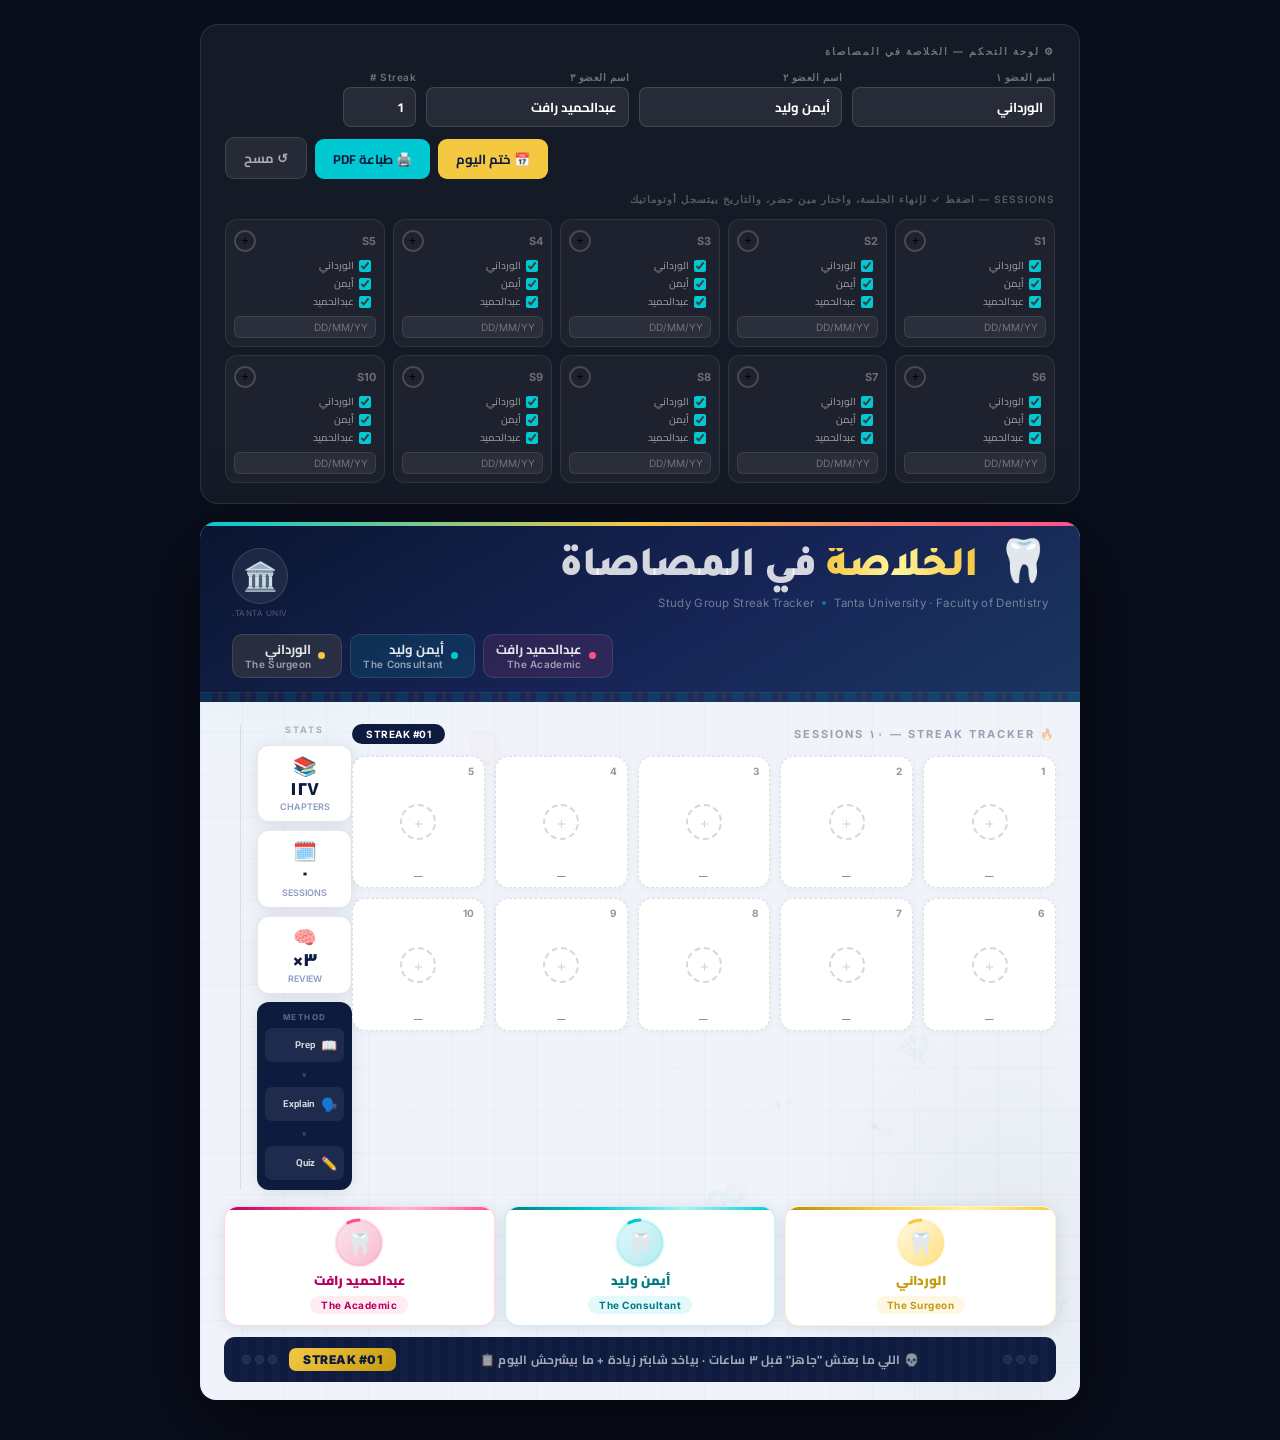
==== dental_streak_poster (1).html @ 02d35f0c "Add files via upload" ====
<!DOCTYPE html>
<html lang="ar" dir="rtl">

<head>
  <meta charset="UTF-8">
  <meta name="viewport" content="width=device-width, initial-scale=1.0">
  <title>الخلاصة في المصاصاة 🦷</title>
  <link
    href="https://fonts.googleapis.com/css2?family=Cairo:wght@300;400;600;700;900&family=Tajawal:wght@400;700;900&family=Inter:wght@400;600;700&display=swap"
    rel="stylesheet">
  <style>
    :root {
      --navy: #0D1B3E;
      --navy2: #162455;
      --teal: #00C9D4;
      --teal2: #007A85;
      --gold: #F5C842;
      --gold2: #C49A10;
      --rose: #FF4D8D;
      --rose2: #B5005E;
      --green: #00D68F;
      --bg: #F0F4FA;
      --card-bg: #FFFFFF;
      --border: rgba(13, 27, 62, 0.10);
      --shadow: 0 2px 16px rgba(13, 27, 62, 0.10);
    }

    * {
      margin: 0;
      padding: 0;
      box-sizing: border-box;
    }

    body {
      background: #090e1c;
      min-height: 100vh;
      display: flex;
      flex-direction: column;
      align-items: center;
      gap: 18px;
      padding: 24px 12px 40px;
      font-family: 'Cairo', sans-serif;
    }

    /* PANEL */
    .panel {
      width: 100%;
      max-width: 880px;
      background: rgba(255, 255, 255, 0.05);
      border: 1px solid rgba(255, 255, 255, 0.10);
      border-radius: 18px;
      padding: 20px 24px;
      display: flex;
      flex-direction: column;
      gap: 14px;
    }

    .panel-title {
      color: rgba(255, 255, 255, 0.4);
      font-size: 10px;
      font-weight: 700;
      letter-spacing: 2px;
      text-transform: uppercase;
      font-family: 'Inter', sans-serif;
    }

    .panel-row {
      display: flex;
      flex-wrap: wrap;
      gap: 10px;
      align-items: flex-end;
    }

    .field {
      display: flex;
      flex-direction: column;
      gap: 4px;
    }

    .field label {
      font-size: 10px;
      color: rgba(255, 255, 255, 0.38);
      font-weight: 600;
      font-family: 'Inter', sans-serif;
      letter-spacing: 0.5px;
    }

    .field input {
      padding: 7px 11px;
      border-radius: 8px;
      border: 1px solid rgba(255, 255, 255, 0.13);
      background: rgba(255, 255, 255, 0.08);
      color: white;
      font-family: 'Cairo', sans-serif;
      font-weight: 700;
      font-size: 13px;
      outline: none;
      min-width: 130px;
    }

    .field input:focus {
      border-color: var(--teal);
    }

    .btns {
      display: flex;
      gap: 8px;
      flex-wrap: wrap;
      align-items: flex-end;
      margin-right: auto;
    }

    .btn {
      padding: 8px 18px;
      border-radius: 9px;
      border: none;
      cursor: pointer;
      font-family: 'Cairo', sans-serif;
      font-weight: 700;
      font-size: 13px;
      transition: all .18s;
      white-space: nowrap;
    }

    .btn-teal {
      background: var(--teal);
      color: var(--navy);
    }

    .btn-teal:hover {
      filter: brightness(1.1);
      transform: scale(1.03);
    }

    .btn-gold {
      background: var(--gold);
      color: var(--navy);
    }

    .btn-gold:hover {
      filter: brightness(1.1);
      transform: scale(1.03);
    }

    .btn-ghost {
      background: rgba(255, 255, 255, 0.07);
      color: rgba(255, 255, 255, 0.6);
      border: 1px solid rgba(255, 255, 255, 0.12);
    }

    .btn-ghost:hover {
      background: rgba(255, 255, 255, 0.12);
    }

    .editor-note {
      color: rgba(255, 255, 255, 0.28);
      font-size: 10px;
      font-weight: 600;
      letter-spacing: 1px;
      font-family: 'Inter', sans-serif;
    }

    .session-editor-grid {
      display: grid;
      grid-template-columns: repeat(5, 1fr);
      gap: 8px;
    }

    .session-slot {
      background: rgba(255, 255, 255, 0.04);
      border: 1px solid rgba(255, 255, 255, 0.08);
      border-radius: 12px;
      padding: 10px 8px 8px;
      display: flex;
      flex-direction: column;
      gap: 5px;
    }

    .slot-header {
      display: flex;
      justify-content: space-between;
      align-items: center;
    }

    .slot-num {
      font-size: 11px;
      font-weight: 700;
      color: rgba(255, 255, 255, 0.35);
      font-family: 'Inter', sans-serif;
    }

    .slot-toggle {
      width: 22px;
      height: 22px;
      border-radius: 50%;
      border: 2px solid rgba(255, 255, 255, 0.18);
      background: transparent;
      cursor: pointer;
      display: flex;
      align-items: center;
      justify-content: center;
      font-size: 12px;
      transition: all .2s;
      flex-shrink: 0;
    }

    .slot-toggle.on {
      background: var(--green);
      border-color: var(--green);
      color: white;
    }

    .member-check {
      display: flex;
      align-items: center;
      gap: 5px;
      cursor: pointer;
      padding: 3px 5px;
      border-radius: 6px;
      transition: background .15s;
      user-select: none;
    }

    .member-check:hover {
      background: rgba(255, 255, 255, 0.06);
    }

    .member-check input {
      accent-color: var(--teal);
      width: 12px;
      height: 12px;
      flex-shrink: 0;
    }

    .member-check span {
      font-size: 10px;
      color: rgba(255, 255, 255, 0.5);
      font-weight: 600;
      line-height: 1.2;
    }

    .slot-date {
      width: 100%;
      padding: 4px 7px;
      border-radius: 6px;
      border: 1px solid rgba(255, 255, 255, 0.09);
      background: rgba(255, 255, 255, 0.06);
      color: rgba(255, 255, 255, 0.5);
      font-family: 'Inter', sans-serif;
      font-size: 10px;
      outline: none;
      min-width: 0;
    }

    /* POSTER */
    #poster {
      width: 880px;
      background: var(--bg);
      border-radius: 16px;
      overflow: hidden;
      position: relative;
      box-shadow: 0 24px 80px rgba(0, 0, 0, 0.6);
      display: flex;
      flex-direction: column;
    }

    .p-bg {
      position: absolute;
      inset: 0;
      pointer-events: none;
      z-index: 0;
      background:
        radial-gradient(ellipse 55% 40% at 8% 5%, rgba(0, 201, 212, 0.07) 0%, transparent 60%),
        radial-gradient(ellipse 40% 55% at 92% 85%, rgba(13, 27, 62, 0.05) 0%, transparent 60%);
    }

    .p-grid {
      position: absolute;
      inset: 0;
      pointer-events: none;
      z-index: 0;
      background-image: linear-gradient(rgba(13, 27, 62, 0.022) 1px, transparent 1px), linear-gradient(90deg, rgba(13, 27, 62, 0.022) 1px, transparent 1px);
      background-size: 42px 42px;
    }

    .p-floats {
      position: absolute;
      inset: 0;
      overflow: hidden;
      pointer-events: none;
      z-index: 0;
    }

    .fi {
      position: absolute;
      font-size: 22px;
      opacity: 0.042;
      user-select: none;
    }

    /* HEADER */
    .p-header {
      position: relative;
      z-index: 2;
      background: linear-gradient(150deg, #0A1530 0%, var(--navy2) 55%, #1A3660 100%);
      padding: 26px 32px 0;
    }

    .h-accent {
      position: absolute;
      top: 0;
      left: 0;
      right: 0;
      height: 4px;
      background: linear-gradient(90deg, var(--teal), var(--gold), var(--rose));
    }

    .h-inner {
      display: flex;
      align-items: flex-start;
      justify-content: space-between;
      gap: 16px;
    }

    .h-titles {
      flex: 1;
    }

    .h-main-title {
      font-family: 'Tajawal', sans-serif;
      font-size: 42px;
      font-weight: 900;
      color: white;
      line-height: 1.0;
      letter-spacing: -1px;
      display: flex;
      align-items: center;
      gap: 10px;
    }

    .tg {
      background: linear-gradient(90deg, var(--gold) 0%, #FFF59D 45%, var(--gold) 100%);
      -webkit-background-clip: text;
      -webkit-text-fill-color: transparent;
      background-clip: text;
    }

    .tn {
      color: rgba(255, 255, 255, 0.82);
    }

    .h-sub {
      display: flex;
      align-items: center;
      gap: 8px;
      margin-top: 6px;
    }

    .h-sub-dot {
      width: 4px;
      height: 4px;
      border-radius: 50%;
      background: var(--teal);
      opacity: 0.5;
    }

    .h-sub-txt {
      font-size: 11.5px;
      color: rgba(255, 255, 255, 0.4);
      font-weight: 400;
      font-family: 'Inter', sans-serif;
      letter-spacing: 0.3px;
    }

    .crest-block {
      display: flex;
      flex-direction: column;
      align-items: center;
      gap: 4px;
      flex-shrink: 0;
    }

    .crest {
      width: 56px;
      height: 56px;
      border-radius: 50%;
      border: 1.5px solid rgba(255, 255, 255, 0.14);
      background: rgba(255, 255, 255, 0.07);
      display: flex;
      align-items: center;
      justify-content: center;
      font-size: 28px;
      backdrop-filter: blur(8px);
    }

    .crest-lbl {
      font-size: 8px;
      color: rgba(255, 255, 255, 0.28);
      font-family: 'Inter', sans-serif;
      letter-spacing: 0.5px;
    }

    .h-badges {
      display: flex;
      gap: 8px;
      margin-top: 16px;
      flex-direction: row-reverse;
    }

    .badge {
      display: flex;
      align-items: center;
      gap: 7px;
      padding: 7px 16px 7px 12px;
      border-radius: 10px;
      border: 1px solid rgba(255, 255, 255, 0.11);
      backdrop-filter: blur(8px);
    }

    .b-dot {
      width: 7px;
      height: 7px;
      border-radius: 50%;
      flex-shrink: 0;
    }

    .b-name {
      font-size: 13px;
      font-weight: 700;
      color: rgba(255, 255, 255, 0.88);
      line-height: 1.2;
    }

    .b-role {
      font-size: 10px;
      font-weight: 600;
      font-family: 'Inter', sans-serif;
      letter-spacing: 0.3px;
      opacity: 0.55;
      color: white;
    }

    .b-w {
      background: rgba(245, 200, 66, 0.11);
    }

    .b-a {
      background: rgba(0, 201, 212, 0.11);
    }

    .b-r {
      background: rgba(255, 77, 141, 0.11);
    }

    .bd-w {
      background: var(--gold);
    }

    .bd-a {
      background: var(--teal);
    }

    .bd-r {
      background: var(--rose);
    }

    .xray-bar {
      margin: 14px -32px 0;
      height: 10px;
      background: repeating-linear-gradient(90deg,
          rgba(0, 201, 212, 0.11) 0, rgba(0, 201, 212, 0.11) 12px,
          rgba(255, 255, 255, 0.02) 12px, rgba(255, 255, 255, 0.02) 18px,
          rgba(245, 200, 66, 0.07) 18px, rgba(245, 200, 66, 0.07) 22px,
          rgba(255, 255, 255, 0.02) 22px, rgba(255, 255, 255, 0.02) 28px);
      border-top: 1px solid rgba(255, 255, 255, 0.06);
    }

    /* BODY */
    .p-body {
      position: relative;
      z-index: 1;
      display: flex;
      gap: 0;
      padding: 22px 24px 16px;
      flex: 1;
    }

    /* SIDEBAR */
    .sidebar {
      width: 112px;
      flex-shrink: 0;
      display: flex;
      flex-direction: column;
      gap: 8px;
      padding-left: 16px;
      border-left: 1px solid var(--border);
      margin-left: 16px;
      order: 1;
    }

    .sb-lbl {
      font-size: 9px;
      font-weight: 700;
      letter-spacing: 2px;
      color: rgba(13, 27, 62, 0.3);
      text-align: center;
      font-family: 'Inter', sans-serif;
      text-transform: uppercase;
      margin-bottom: 2px;
    }

    .stat-card {
      background: var(--card-bg);
      border-radius: 12px;
      padding: 11px 8px 9px;
      border: 1px solid var(--border);
      box-shadow: var(--shadow);
      display: flex;
      flex-direction: column;
      align-items: center;
      gap: 3px;
      text-align: center;
    }

    .stat-card .ic {
      font-size: 19px;
      line-height: 1;
    }

    .stat-card .val {
      font-size: 18px;
      font-weight: 900;
      color: var(--navy);
      line-height: 1.1;
    }

    .stat-card .lbl {
      font-size: 9px;
      color: #8A9DBF;
      font-weight: 600;
      font-family: 'Inter', sans-serif;
    }

    .method-card {
      background: var(--navy);
      border-radius: 12px;
      padding: 10px 8px;
      display: flex;
      flex-direction: column;
      gap: 4px;
      box-shadow: var(--shadow);
    }

    .method-card .mt {
      font-size: 8px;
      font-weight: 700;
      color: rgba(255, 255, 255, 0.35);
      letter-spacing: 1.5px;
      text-align: center;
      font-family: 'Inter', sans-serif;
      text-transform: uppercase;
      margin-bottom: 2px;
    }

    .mc-step {
      display: flex;
      align-items: center;
      gap: 6px;
      padding: 5px 7px;
      border-radius: 7px;
      background: rgba(255, 255, 255, 0.07);
    }

    .mc-step .i {
      font-size: 13px;
    }

    .mc-step .t {
      font-size: 10px;
      color: rgba(255, 255, 255, 0.8);
      font-weight: 700;
    }

    .mc-arr {
      text-align: center;
      color: rgba(255, 255, 255, 0.2);
      font-size: 9px;
    }

    /* GRID */
    .grid-section {
      flex: 1;
      display: flex;
      flex-direction: column;
      gap: 12px;
    }

    .grid-hdr {
      display: flex;
      align-items: center;
      justify-content: space-between;
    }

    .grid-lbl {
      font-size: 11px;
      font-weight: 700;
      color: rgba(13, 27, 62, 0.38);
      letter-spacing: 2px;
      text-transform: uppercase;
      font-family: 'Inter', sans-serif;
    }

    .streak-pill {
      background: var(--navy);
      color: white;
      font-size: 10px;
      font-weight: 700;
      font-family: 'Inter', sans-serif;
      padding: 4px 14px;
      border-radius: 20px;
      letter-spacing: 0.5px;
    }

    .streak-grid {
      display: grid;
      grid-template-columns: repeat(5, 1fr);
      gap: 10px;
    }

    /* SESSION CARDS */
    .sc {
      aspect-ratio: 1;
      border-radius: 14px;
      display: flex;
      flex-direction: column;
      align-items: center;
      justify-content: center;
      position: relative;
      cursor: pointer;
      transition: transform .18s, box-shadow .25s;
      overflow: hidden;
      user-select: none;
      isolation: isolate;
    }

    .sc:hover {
      transform: scale(1.045) translateY(-2px);
    }

    .sc-num {
      position: absolute;
      top: 8px;
      right: 10px;
      font-size: 10px;
      font-weight: 700;
      font-family: 'Inter', sans-serif;
      opacity: 0.42;
    }

    .sc-date {
      position: absolute;
      bottom: 6px;
      font-size: 8.5px;
      font-weight: 600;
      font-family: 'Inter', sans-serif;
      letter-spacing: 0.3px;
      opacity: 0.5;
    }

    .sc-dots {
      position: absolute;
      top: 7px;
      left: 6px;
      display: flex;
      gap: 2px;
    }

    .sc-dot {
      width: 6px;
      height: 6px;
      border-radius: 50%;
      border: 1px solid rgba(255, 255, 255, 0.4);
    }

    .sc-body {
      display: flex;
      flex-direction: column;
      align-items: center;
      gap: 1px;
    }

    .sc-emoji {
      line-height: 1;
      transition: all .25s;
    }

    .sc-phrase {
      font-size: 9.5px;
      font-weight: 900;
      text-align: center;
      letter-spacing: 0.1px;
      line-height: 1.3;
      margin-top: 3px;
    }

    .sc-names {
      position: absolute;
      bottom: 18px;
      font-size: 7.5px;
      font-weight: 700;
      font-family: 'Inter', sans-serif;
      opacity: 0.55;
      text-align: center;
      letter-spacing: 0.2px;
    }

    /* empty */
    .sc-e {
      background: white;
      border: 1.5px dashed rgba(13, 27, 62, 0.14);
      box-shadow: 0 1px 6px rgba(13, 27, 62, 0.05);
    }

    .sc-e .sc-ring {
      width: 36px;
      height: 36px;
      border-radius: 50%;
      border: 2px dashed rgba(13, 27, 62, 0.17);
      display: flex;
      align-items: center;
      justify-content: center;
      font-size: 16px;
      color: rgba(13, 27, 62, 0.18);
    }

    /* l1 */
    .sc-1 {
      background: linear-gradient(145deg, #F5F9FF, #EBF2FF);
      border: 1.5px solid rgba(100, 160, 255, 0.22);
      box-shadow: 0 2px 10px rgba(100, 160, 255, 0.1);
    }

    .sc-1 .sc-num,
    .sc-1 .sc-phrase,
    .sc-1 .sc-names {
      color: #3A5FA5;
    }

    .sc-1 .sc-date {
      color: #7A9CC5;
    }

    /* l2 */
    .sc-2 {
      background: linear-gradient(145deg, #E5FBF4, #CCFAE9);
      border: 1.5px solid rgba(0, 214, 143, 0.28);
      box-shadow: 0 3px 14px rgba(0, 214, 143, 0.14);
    }

    .sc-2 .sc-num,
    .sc-2 .sc-phrase,
    .sc-2 .sc-names {
      color: #006040;
    }

    .sc-2 .sc-date {
      color: #009966;
    }

    /* l3 */
    .sc-3 {
      background: linear-gradient(145deg, #FFFBE5, #FFF3B5);
      border: 1.5px solid rgba(245, 200, 66, 0.42);
      box-shadow: 0 4px 18px rgba(245, 200, 66, 0.18);
    }

    .sc-3 .sc-num,
    .sc-3 .sc-phrase,
    .sc-3 .sc-names {
      color: #7A5800;
    }

    .sc-3 .sc-date {
      color: #9A7200;
    }

    /* l4 */
    .sc-4 {
      background: linear-gradient(145deg, #0B2E55, #0F4080);
      border: 1.5px solid rgba(0, 201, 212, 0.42);
      box-shadow: 0 5px 22px rgba(0, 100, 180, 0.35), 0 0 0 1px rgba(0, 201, 212, 0.18), inset 0 1px 0 rgba(255, 255, 255, 0.09);
    }

    .sc-4 .sc-num,
    .sc-4 .sc-phrase,
    .sc-4 .sc-date,
    .sc-4 .sc-names {
      color: rgba(255, 255, 255, 0.85);
    }

    .sc-4 .sc-dot {
      border-color: rgba(255, 255, 255, 0.45);
    }

    /* l5 */
    .sc-5 {
      background: linear-gradient(145deg, #170040, #5200CC);
      border: 1.5px solid rgba(180, 80, 255, 0.48);
      box-shadow: 0 6px 26px rgba(98, 0, 234, 0.42), 0 0 0 1px rgba(180, 80, 255, 0.28), inset 0 1px 0 rgba(255, 255, 255, 0.1);
    }

    .sc-5 .sc-num,
    .sc-5 .sc-phrase,
    .sc-5 .sc-date,
    .sc-5 .sc-names {
      color: rgba(255, 255, 255, 0.88);
    }

    .sc-5 .sc-dot {
      border-color: rgba(255, 255, 255, 0.45);
    }

    .sc-5-glow {
      position: absolute;
      inset: 0;
      border-radius: 14px;
      background: radial-gradient(circle at 50% 35%, rgba(200, 100, 255, 0.28) 0%, transparent 70%);
      pointer-events: none;
    }

    /* legend */
    .sc-6 {
      background: linear-gradient(145deg, #9A6C00, #FFD700 38%, #FFFAAA 52%, #FFD700 70%, #9A6C00);
      border: 2px solid rgba(255, 220, 50, 0.65);
      box-shadow: 0 0 0 3px rgba(255, 215, 0, 0.22), 0 8px 32px rgba(200, 150, 0, 0.45), inset 0 1px 0 rgba(255, 255, 255, 0.45);
      overflow: visible !important;
    }

    .sc-6 .sc-num,
    .sc-6 .sc-date {
      color: rgba(80, 50, 0, 0.65);
    }

    .sc-6 .sc-phrase {
      color: var(--navy);
      font-size: 11px;
    }

    .sc-6 .sc-names {
      color: rgba(80, 50, 0, 0.7);
    }

    .legend-ring {
      position: absolute;
      inset: -6px;
      border-radius: 20px;
      background: linear-gradient(45deg, #FFD700, transparent, #FFD700, transparent);
      opacity: 0;
      animation: lp 2.5s infinite;
      z-index: -1;
      pointer-events: none;
    }

    @keyframes lp {

      0%,
      100% {
        opacity: 0;
        transform: scale(1)
      }

      50% {
        opacity: 0.42;
        transform: scale(1.05)
      }
    }

    .cdot {
      position: absolute;
      width: 5px;
      height: 5px;
      pointer-events: none;
      animation: cf 1.8s infinite alternate ease-in-out;
    }

    @keyframes cf {
      from {
        transform: translateY(0) rotate(0deg) scale(1)
      }

      to {
        transform: translateY(-5px) rotate(180deg) scale(0.75)
      }
    }

    .flame {
      position: absolute;
      top: 6px;
      left: 7px;
      animation: fl 1.2s infinite alternate;
      line-height: 1;
    }

    @keyframes fl {
      from {
        transform: scale(1) rotate(-6deg);
        filter: brightness(1)
      }

      to {
        transform: scale(1.22) rotate(6deg);
        filter: brightness(1.35)
      }
    }

    /* FOOTER */
    .p-footer {
      position: relative;
      z-index: 2;
      padding: 0 24px 18px;
      display: flex;
      flex-direction: column;
      gap: 11px;
    }

    .members-row {
      display: grid;
      grid-template-columns: repeat(3, 1fr);
      gap: 10px;
    }

    .mc-card {
      background: var(--card-bg);
      border-radius: 14px;
      padding: 13px 14px 11px;
      display: flex;
      flex-direction: column;
      align-items: center;
      gap: 7px;
      box-shadow: var(--shadow);
      border: 1.5px solid transparent;
      position: relative;
      overflow: hidden;
    }

    .mc-card::before {
      content: '';
      position: absolute;
      top: 0;
      left: 0;
      right: 0;
      height: 3px;
      border-radius: 14px 14px 0 0;
    }

    .mc-w {
      border-color: rgba(245, 200, 66, 0.22);
    }

    .mc-w::before {
      background: linear-gradient(90deg, #B8880A, var(--gold), #FFF59D, var(--gold));
    }

    .mc-a {
      border-color: rgba(0, 201, 212, 0.22);
    }

    .mc-a::before {
      background: linear-gradient(90deg, var(--teal2), var(--teal), #B2F0F5, var(--teal));
    }

    .mc-r {
      border-color: rgba(255, 77, 141, 0.22);
    }

    .mc-r::before {
      background: linear-gradient(90deg, var(--rose2), var(--rose), #FCB8D0, var(--rose));
    }

    .mc-av {
      width: 46px;
      height: 46px;
      border-radius: 50%;
      display: flex;
      align-items: center;
      justify-content: center;
      font-size: 22px;
      position: relative;
    }

    .av-w {
      background: linear-gradient(135deg, #FFF9E0, #FFE082);
    }

    .av-a {
      background: linear-gradient(135deg, #E0F7FA, #B2EBF2);
    }

    .av-r {
      background: linear-gradient(135deg, #FCE4EC, #F8BBD0);
    }

    .mc-ring-svg {
      position: absolute;
      top: -3px;
      left: -3px;
      width: 52px;
      height: 52px;
    }

    .mc-nm {
      font-size: 13px;
      font-weight: 900;
      text-align: center;
      line-height: 1.2;
    }

    .nm-w {
      color: var(--gold2);
    }

    .nm-a {
      color: var(--teal2);
    }

    .nm-r {
      color: var(--rose2);
    }

    .mc-role-tag {
      font-size: 10px;
      padding: 3px 11px;
      border-radius: 20px;
      font-weight: 700;
      font-family: 'Inter', sans-serif;
      letter-spacing: 0.5px;
    }

    .rt-w {
      background: rgba(245, 200, 66, 0.14);
      color: var(--gold2);
    }

    .rt-a {
      background: rgba(0, 201, 212, 0.11);
      color: var(--teal2);
    }

    .rt-r {
      background: rgba(255, 77, 141, 0.11);
      color: var(--rose2);
    }

    .rule-strip {
      background: var(--navy);
      border-radius: 11px;
      padding: 11px 18px;
      display: flex;
      align-items: center;
      justify-content: space-between;
      gap: 12px;
      position: relative;
      overflow: hidden;
    }

    .rule-strip::after {
      content: '';
      position: absolute;
      inset: 0;
      background: repeating-linear-gradient(90deg, rgba(255, 255, 255, 0.02) 0, rgba(255, 255, 255, 0.02) 8px, transparent 8px, transparent 16px);
    }

    .rs-holes {
      display: flex;
      gap: 4px;
      flex-shrink: 0;
      position: relative;
      z-index: 1;
    }

    .rs-hole {
      width: 9px;
      height: 9px;
      border-radius: 50%;
      background: rgba(255, 255, 255, 0.07);
      border: 1px solid rgba(255, 255, 255, 0.05);
    }

    .rs-txt {
      font-size: 12px;
      color: rgba(255, 255, 255, 0.62);
      font-weight: 700;
      text-align: center;
      flex: 1;
      position: relative;
      z-index: 1;
      letter-spacing: 0.2px;
    }

    .rs-badge {
      background: linear-gradient(135deg, var(--gold), var(--gold2));
      color: var(--navy);
      padding: 4px 14px;
      border-radius: 7px;
      font-size: 12px;
      font-weight: 900;
      font-family: 'Inter', sans-serif;
      letter-spacing: 0.5px;
      flex-shrink: 0;
      position: relative;
      z-index: 1;
    }

    @media print {
      @page {
        size: A4 portrait;
        margin: 0;
      }

      *,
      *::before,
      *::after {
        -webkit-print-color-adjust: exact !important;
        print-color-adjust: exact !important;
        color-adjust: exact !important;
      }

      body,
      html {
        background: #090e1c !important;
        /* Keep the program's dark edge if slightly visible, but mostly covered by poster */
        padding: 0 !important;
        margin: 0 !important;
        width: 100%;
        height: 100%;
        display: block !important;
      }

      .panel {
        display: none !important;
      }

      #poster {
        width: 210mm !important;
        height: 297mm !important;
        box-shadow: none !important;
        border-radius: 0 !important;
        margin: 0 auto !important;
        overflow: hidden !important;
        page-break-after: avoid !important;
        page-break-inside: avoid !important;
      }
    }
  </style>
</head>

<body>

  <!-- CONTROL PANEL -->
  <div class="panel">
    <div class="panel-title">⚙ لوحة التحكم — الخلاصة في المصاصاة</div>
    <div class="panel-row">
      <div class="field"><label>اسم العضو ١</label><input type="text" id="n0" value="الورداني" oninput="sync()"></div>
      <div class="field"><label>اسم العضو ٢</label><input type="text" id="n1" value="أيمن وليد" oninput="sync()"></div>
      <div class="field"><label>اسم العضو ٣</label><input type="text" id="n2" value="عبدالحميد رافت" oninput="sync()">
      </div>
      <div class="field"><label>Streak #</label><input type="number" id="snum" value="1" min="1" max="99"
          style="min-width:70px" oninput="render()"></div>
      <div class="btns">
        <button class="btn btn-gold" onclick="stampToday()">📅 ختم اليوم</button>
        <button class="btn btn-teal" onclick="window.print()">🖨️ طباعة PDF</button>
        <button class="btn btn-ghost" onclick="resetAll()">↺ مسح</button>
      </div>
    </div>
    <div class="editor-note">SESSIONS — اضغط ✓ لإنهاء الجلسة، واختار مين حضر، والتاريخ بيتسجل أوتوماتيك</div>
    <div class="session-editor-grid" id="editorGrid"></div>
  </div>

  <!-- POSTER -->
  <div id="poster">
    <div class="p-bg"></div>
    <div class="p-grid"></div>
    <div class="p-floats" id="pFloats"></div>

    <div class="p-header">
      <div class="h-accent"></div>
      <div class="h-inner">
        <div class="h-titles">
          <div class="h-main-title">🦷&nbsp;<span class="tg">الخلاصة</span><span class="tn"> في المصاصاة</span></div>
          <div class="h-sub">
            <span class="h-sub-txt">Tanta University · Faculty of Dentistry</span>
            <div class="h-sub-dot"></div>
            <span class="h-sub-txt">Study Group Streak Tracker</span>
          </div>
        </div>
        <div class="crest-block">
          <div class="crest">🏛️</div>
          <div class="crest-lbl">TANTA UNIV.</div>
        </div>
      </div>
      <div class="h-badges" id="hBadges"></div>
      <div class="xray-bar"></div>
    </div>

    <div class="p-body">
      <div class="sidebar">
        <div class="sb-lbl">Stats</div>
        <div class="stat-card">
          <div class="ic">📚</div>
          <div class="val">١٢٧</div>
          <div class="lbl">CHAPTERS</div>
        </div>
        <div class="stat-card">
          <div class="ic">🗓️</div>
          <div class="val" id="sbSess">٠</div>
          <div class="lbl">SESSIONS</div>
        </div>
        <div class="stat-card">
          <div class="ic">🧠</div>
          <div class="val">٣×</div>
          <div class="lbl">REVIEW</div>
        </div>
        <div class="method-card">
          <div class="mt">METHOD</div>
          <div class="mc-step"><span class="i">📖</span><span class="t">Prep</span></div>
          <div class="mc-arr">▾</div>
          <div class="mc-step"><span class="i">🗣️</span><span class="t">Explain</span></div>
          <div class="mc-arr">▾</div>
          <div class="mc-step"><span class="i">✏️</span><span class="t">Quiz</span></div>
        </div>
      </div>
      <div class="grid-section">
        <div class="grid-hdr">
          <div class="grid-lbl">🔥 STREAK TRACKER — ١٠ SESSIONS</div>
          <div class="streak-pill" id="streakPill">STREAK #01</div>
        </div>
        <div class="streak-grid" id="streakGrid"></div>
      </div>
    </div>

    <div class="p-footer">
      <div class="members-row" id="membersRow"></div>
      <div class="rule-strip">
        <div class="rs-holes">
          <div class="rs-hole"></div>
          <div class="rs-hole"></div>
          <div class="rs-hole"></div>
        </div>
        <div class="rs-txt">💀 اللي ما بعتش "جاهز" قبل ٣ ساعات · بياخد شابتر زيادة + ما بيشرحش اليوم 📋</div>
        <div class="rs-badge" id="rsBadge">STREAK #01</div>
        <div class="rs-holes">
          <div class="rs-hole"></div>
          <div class="rs-hole"></div>
          <div class="rs-hole"></div>
        </div>
      </div>
    </div>
  </div>

  <script>
    // ── CONFIG ────────────────────────────────────────────────
    const M = [
      { bdot: 'bd-w', badge: 'b-w', mc: 'mc-w', av: 'av-w', nm: 'nm-w', rt: 'rt-w', color: '#C49A10', ring: '#F5C842', role: 'The Surgeon', roleAr: 'الجراح' },
      { bdot: 'bd-a', badge: 'b-a', mc: 'mc-a', av: 'av-a', nm: 'nm-a', rt: 'rt-a', color: '#007A85', ring: '#00C9D4', role: 'The Consultant', roleAr: 'الاستشاري' },
      { bdot: 'bd-r', badge: 'b-r', mc: 'mc-r', av: 'av-r', nm: 'nm-r', rt: 'rt-r', color: '#B5005E', ring: '#FF4D8D', role: 'The Academic', roleAr: 'الأكاديمي' },
    ];

    let sessions = Array.from({ length: 10 }, () => ({ done: false, date: null, members: [true, true, true] }));

    // ── HELPERS ───────────────────────────────────────────────
    const toAr = n => String(n).replace(/\d/g, d => '٠١٢٣٤٥٦٧٨٩'[d]);
    const names = () => [0, 1, 2].map(i => document.getElementById('n' + i)?.value || '');
    const snum = () => String(parseInt(document.getElementById('snum')?.value) || 1).padStart(2, '0');
    function todayStr() {
      const d = new Date();
      return `${String(d.getDate()).padStart(2, '0')}/${String(d.getMonth() + 1).padStart(2, '0')}/${d.getFullYear().toString().slice(2)}`;
    }

    // ── LEVEL & PHRASE SYSTEM ─────────────────────────────────
    function getLevel(doneIdx) {
      if (doneIdx >= 9) return 6;
      if (doneIdx >= 7) return 5;
      if (doneIdx >= 5) return 4;
      if (doneIdx >= 3) return 3;
      if (doneIdx >= 1) return 2;
      return 1;
    }

    const EMOJIS = {
      1: ['🦷', '💡', '📖'],
      2: ['⚡', '💚', '🔋', '🌱'],
      3: ['⭐', '🌟', '✨', '🏆'],
      4: ['🔥', '💎', '🧬', '🧠'],
      5: ['🔥💀', '👾', '💥', '⚡🔥'],
      6: ['👑']
    };

    const PHRASES = {
      1: ['ادخل اللعبة 🎯', 'ابدأ يا فنان 💪', 'خد الخطوة ⚡', 'وحشتنا المصاصة 🦷'],
      2: ['دايرة معاك 🌀', 'متوقفش! 🚀', 'اللي بدأ ما وقفش 🏃', 'شغالين ما بنتعبش 💪'],
      3: ['عالي يا دكتور ⭐', 'المصاصة شغالة 🦷', 'جبار وما بيوقفش 🏗️', 'الشابتر في امان 📚'],
      4: ['موووت المادة ☠️', 'مفيش مستحيل 🌊', 'بنخلص الخلاصة 🩸', 'ده انت?! 🤯'],
      5: ['أسطورة بدأت 🧠', 'محدش زيك 🥇', 'المادة بتتلعب ⚡', 'الخلاصة تتحول 🌊'],
      6: ['خلاصة في المصاصاة 👑', 'أسطورة حقيقية 🌟', 'التاريخ اتسجّل 📜']
    };

    function emoji(doneIdx) {
      const l = getLevel(doneIdx);
      const arr = EMOJIS[l];
      return arr[doneIdx % arr.length];
    }
    function phrase(doneIdx) {
      const l = getLevel(doneIdx);
      const arr = PHRASES[l];
      return arr[doneIdx % arr.length];
    }
    function levelClass(doneIdx) { return 'sc-' + getLevel(doneIdx); }
    function emojiSize(doneIdx) {
      return ['', '24px', '26px', '28px', '32px', '30px', '26px'][getLevel(doneIdx)];
    }

    // ── ACTIONS ───────────────────────────────────────────────
    function stampToday() {
      const fi = sessions.findIndex(s => !s.done);
      const ti = fi === -1 ? sessions.length - 1 : fi;
      sessions[ti].done = true;
      sessions[ti].date = todayStr();
      rebuildEditor();
      render();
    }

    function resetAll() {
      sessions = Array.from({ length: 10 }, () => ({ done: false, date: null, members: [true, true, true] }));
      rebuildEditor();
      render();
    }

    function sync() { rebuildEditor(); render(); }

    // ── EDITOR ────────────────────────────────────────────────
    function rebuildEditor() {
      const ns = names();
      const g = document.getElementById('editorGrid');
      g.innerHTML = '';
      sessions.forEach((s, i) => {
        const el = document.createElement('div');
        el.className = 'session-slot';
        el.innerHTML = `
      <div class="slot-header">
        <span class="slot-num">S${i + 1}</span>
        <button class="slot-toggle ${s.done ? 'on' : ''}" onclick="toggleDone(${i})">${s.done ? '✓' : '+'}</button>
      </div>
      <div>${ns.map((nm, mi) => `
        <label class="member-check">
          <input type="checkbox" ${s.members[mi] ? 'checked' : ''} onchange="toggleM(${i},${mi},this.checked)">
          <span>${nm.split(' ')[0] || '—'}</span>
        </label>`).join('')}
      </div>
      <input class="slot-date" type="text" value="${s.date || ''}" placeholder="DD/MM/YY"
        oninput="sessions[${i}].date=this.value;render()">
    `;
        g.appendChild(el);
      });
    }

    function toggleDone(i) {
      sessions[i].done = !sessions[i].done;
      if (sessions[i].done && !sessions[i].date) sessions[i].date = todayStr();
      if (!sessions[i].done) sessions[i].date = null;
      rebuildEditor(); render();
    }

    function toggleM(si, mi, v) { sessions[si].members[mi] = v; render(); }

    // ── RENDER ────────────────────────────────────────────────
    function render() {
      const ns = names();
      const sn = snum();
      const totalDone = sessions.filter(s => s.done).length;

      // badges
      document.getElementById('hBadges').innerHTML = M.map((m, i) => `
    <div class="badge ${m.badge}">
      <div class="b-dot ${m.bdot}"></div>
      <div>
        <div class="b-name">${ns[i]}</div>
        <div class="b-role">${m.role}</div>
      </div>
    </div>
  `).join('');

      document.getElementById('sbSess').textContent = toAr(totalDone);
      const tag = `STREAK #${sn}`;
      document.getElementById('streakPill').textContent = tag;
      document.getElementById('rsBadge').textContent = tag;

      // grid
      const grid = document.getElementById('streakGrid');
      grid.innerHTML = '';
      let di = 0;
      sessions.forEach((s, i) => {
        const card = document.createElement('div');
        card.className = 'sc';
        card.onclick = () => toggleDone(i);

        if (!s.done) {
          card.classList.add('sc-e');
          card.innerHTML = `
        <span class="sc-num">${i + 1}</span>
        <div class="sc-body"><div class="sc-ring">+</div></div>
        <span class="sc-date">—</span>`;
        } else {
          const lv = getLevel(di);
          card.classList.add(levelClass(di));

          // member dots
          const mdots = M.map((m, mi) =>
            s.members[mi] ? `<div class="sc-dot" style="background:${m.color}"></div>` : ''
          ).join('');

          // member names on card
          const presentNames = ns.filter((_, mi) => s.members[mi]).map(n => n.split(' ')[0]).join(' · ');

          let extras = '';
          if (lv === 6) {
            extras += `<div class="legend-ring"></div>`;
            ['#FF5722', '#00BCD4', '#FFD700', '#E91E63', '#4CAF50', '#9C27B0', '#FF9800', '#00E5FF'].forEach((c, ci) => {
              const a = ci * 45, r = 48;
              const cx = 50 + r * Math.cos(a * Math.PI / 180);
              const cy = 50 + r * Math.sin(a * Math.PI / 180);
              extras += `<div class="cdot" style="background:${c};top:${cy}%;left:${cx}%;border-radius:${ci % 2 ? '50%' : '2px'};animation-delay:${ci * .22}s"></div>`;
            });
          }
          if (lv >= 4) {
            const fi = lv === 6 ? '💎' : lv === 5 ? '🔥💀' : '🔥';
            extras += `<span class="flame" style="font-size:${lv === 5 ? '11' : '12'}px">${fi}</span>`;
          }
          if (lv === 5) extras += `<div class="sc-5-glow"></div>`;

          card.innerHTML = `
        ${extras}
        <span class="sc-num">${i + 1}</span>
        <div class="sc-dots">${mdots}</div>
        <div class="sc-body">
          <span class="sc-emoji" style="font-size:${emojiSize(di)}">${emoji(di)}</span>
          <span class="sc-phrase">${phrase(di)}</span>
        </div>
        <span class="sc-names">${presentNames}</span>
        <span class="sc-date">${s.date || '—'}</span>
      `;
          di++;
        }
        grid.appendChild(card);
      });

      // member footer cards
      const TR = 131.9;
      document.getElementById('membersRow').innerHTML = M.map((m, i) => {
        const attended = sessions.filter(s => s.done && s.members[i]).length;
        const offset = TR - (TR * (attended / 10));
        return `
      <div class="mc-card ${m.mc}">
        <div style="position:relative">
          <div class="mc-av ${m.av}">🦷
            <svg class="mc-ring-svg" viewBox="0 0 52 52">
              <circle cx="26" cy="26" r="23" fill="none" stroke="${m.ring}22" stroke-width="3"/>
              <circle cx="26" cy="26" r="23" fill="none" stroke="${m.ring}" stroke-width="3"
                stroke-dasharray="${TR}" stroke-dashoffset="${offset}" stroke-linecap="round"
                transform="rotate(-90 26 26)" style="transition:stroke-dashoffset .5s"/>
            </svg>
          </div>
        </div>
        <div class="mc-nm ${m.nm}">${ns[i]}</div>
        <div class="mc-role-tag ${m.rt}">${m.role}</div>
      </div>`;
      }).join('');
    }

    // ── FLOATING ICONS ────────────────────────────────────────
    function buildFloats() {
      const ics = ['🦷', '🔬', '🩺', '💉', '🧬', '📋', '🦷', '🧪', '🔭', '🦷', '🩻', '🧠', '🔬', '🦷'];
      const c = document.getElementById('pFloats');
      ics.forEach(ic => {
        const el = document.createElement('div');
        el.className = 'fi';
        el.textContent = ic;
        el.style.cssText = `top:${4 + Math.random() * 90}%;left:${2 + Math.random() * 96}%;transform:rotate(${Math.random() * 70 - 35}deg);font-size:${18 + Math.random() * 18}px`;
        c.appendChild(el);
      });
    }

    // ── INIT ──────────────────────────────────────────────────
    ['n0', 'n1', 'n2'].forEach(id => document.getElementById(id).addEventListener('input', sync));
    document.getElementById('snum').addEventListener('input', render);
    buildFloats();
    rebuildEditor();
    render();
  </script>
</body>

</html>
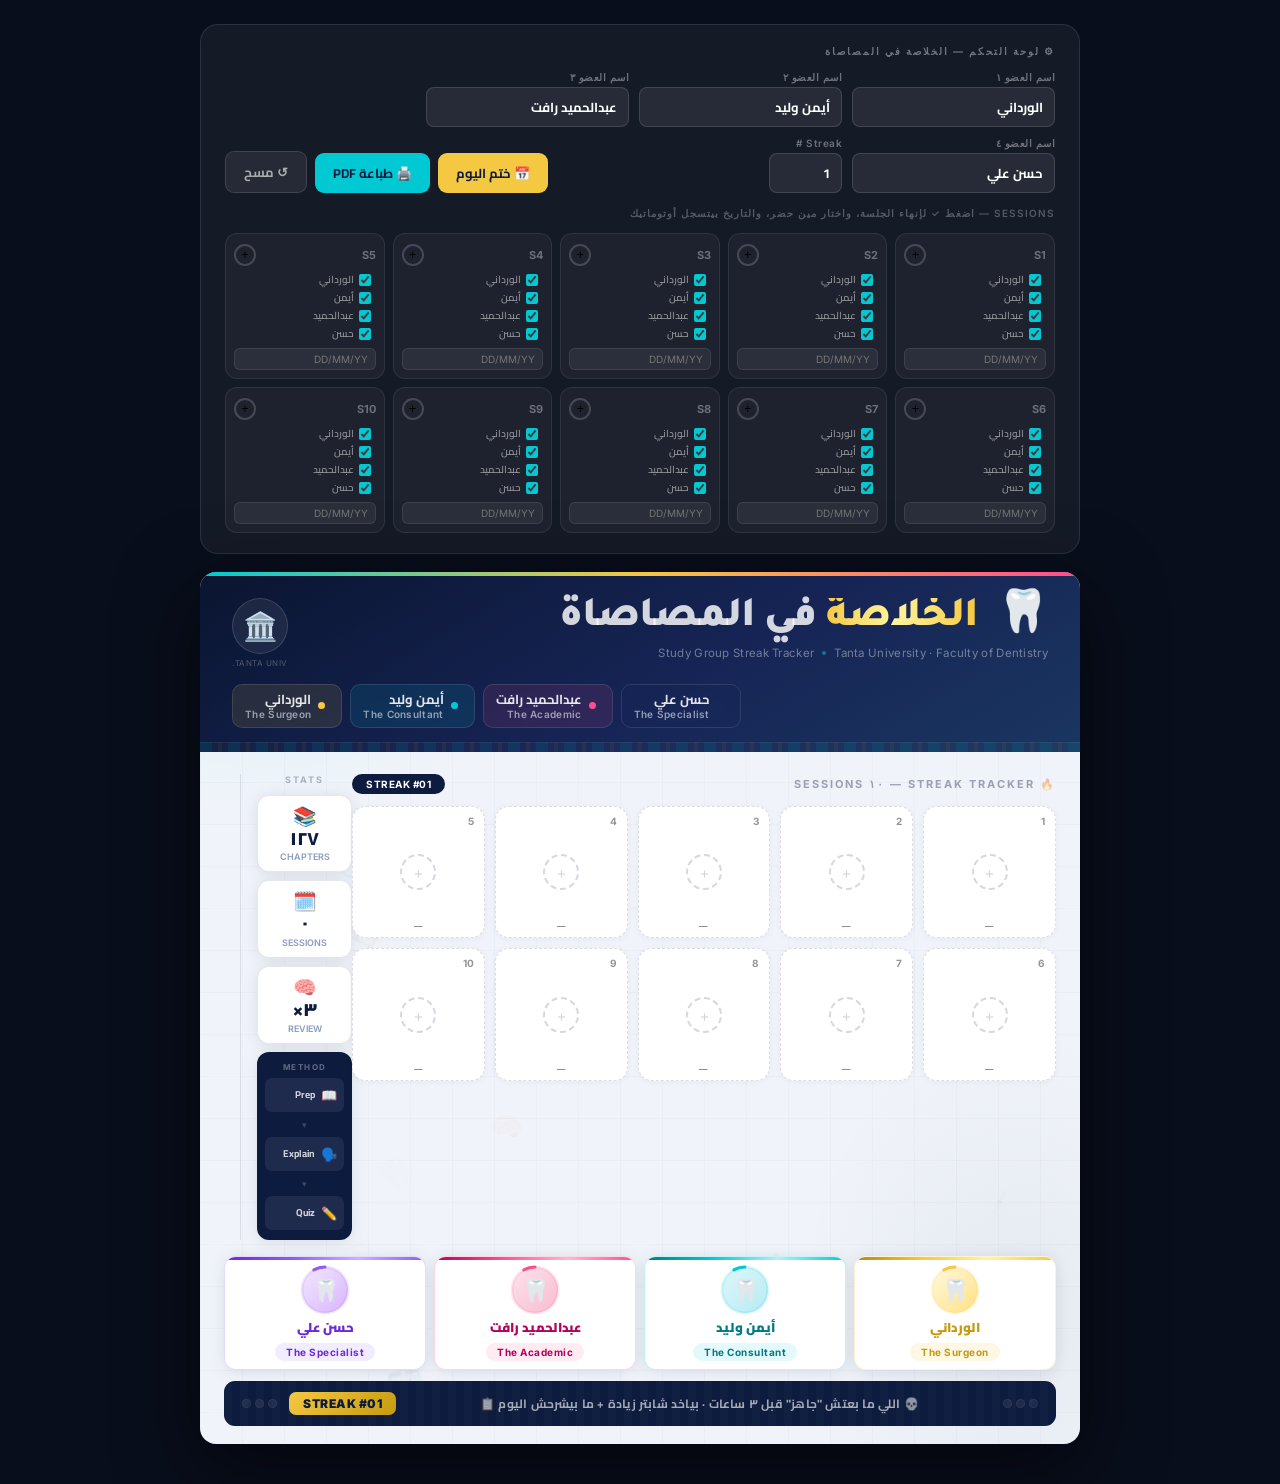
==== commit 760be22d: "Fix: prevent concurrent logins with runTransaction" ====
--- a/dental_streak_poster (1).html
+++ b/dental_streak_poster (1).html
@@ -405,6 +405,7 @@
       gap: 8px;
       margin-top: 16px;
       flex-direction: row-reverse;
+      flex-wrap: wrap;
     }
 
     .badge {
@@ -925,14 +926,14 @@
 
     .members-row {
       display: grid;
-      grid-template-columns: repeat(3, 1fr);
-      gap: 10px;
+      grid-template-columns: repeat(4, 1fr);
+      gap: 8px;
     }
 
     .mc-card {
       background: var(--card-bg);
-      border-radius: 14px;
-      padding: 13px 14px 11px;
+      border-radius: 12px;
+      padding: 10px 8px 8px;
       display: flex;
       flex-direction: column;
       align-items: center;
@@ -1049,6 +1050,27 @@
     .rt-r {
       background: rgba(255, 77, 141, 0.11);
       color: var(--rose2);
+    }
+
+    .mc-s {
+      border-color: rgba(139, 92, 246, 0.22);
+    }
+
+    .mc-s::before {
+      background: linear-gradient(90deg, #6D28D9, #8B5CF6, #C4B5FD, #8B5CF6);
+    }
+
+    .av-s {
+      background: linear-gradient(135deg, #F3E8FF, #D8B4FE);
+    }
+
+    .nm-s {
+      color: #6D28D9;
+    }
+
+    .rt-s {
+      background: rgba(139, 92, 246, 0.11);
+      color: #6D28D9;
     }
 
     .rule-strip {
@@ -1162,8 +1184,8 @@
     <div class="panel-row">
       <div class="field"><label>اسم العضو ١</label><input type="text" id="n0" value="الورداني" oninput="sync()"></div>
       <div class="field"><label>اسم العضو ٢</label><input type="text" id="n1" value="أيمن وليد" oninput="sync()"></div>
-      <div class="field"><label>اسم العضو ٣</label><input type="text" id="n2" value="عبدالحميد رافت" oninput="sync()">
-      </div>
+      <div class="field"><label>اسم العضو ٣</label><input type="text" id="n2" value="عبدالحميد رافت" oninput="sync()"></div>
+      <div class="field"><label>اسم العضو ٤</label><input type="text" id="n3" value="حسن علي" oninput="sync()"></div>
       <div class="field"><label>Streak #</label><input type="number" id="snum" value="1" min="1" max="99"
           style="min-width:70px" oninput="render()"></div>
       <div class="btns">
@@ -1263,13 +1285,14 @@
       { bdot: 'bd-w', badge: 'b-w', mc: 'mc-w', av: 'av-w', nm: 'nm-w', rt: 'rt-w', color: '#C49A10', ring: '#F5C842', role: 'The Surgeon', roleAr: 'الجراح' },
       { bdot: 'bd-a', badge: 'b-a', mc: 'mc-a', av: 'av-a', nm: 'nm-a', rt: 'rt-a', color: '#007A85', ring: '#00C9D4', role: 'The Consultant', roleAr: 'الاستشاري' },
       { bdot: 'bd-r', badge: 'b-r', mc: 'mc-r', av: 'av-r', nm: 'nm-r', rt: 'rt-r', color: '#B5005E', ring: '#FF4D8D', role: 'The Academic', roleAr: 'الأكاديمي' },
+      { bdot: 'bd-s', badge: 'b-s', mc: 'mc-s', av: 'av-s', nm: 'nm-s', rt: 'rt-s', color: '#6D28D9', ring: '#8B5CF6', role: 'The Specialist', roleAr: 'المختص' },
     ];
 
-    let sessions = Array.from({ length: 10 }, () => ({ done: false, date: null, members: [true, true, true] }));
+    let sessions = Array.from({ length: 10 }, () => ({ done: false, date: null, members: [true, true, true, true] }));
 
     // ── HELPERS ───────────────────────────────────────────────
     const toAr = n => String(n).replace(/\d/g, d => '٠١٢٣٤٥٦٧٨٩'[d]);
-    const names = () => [0, 1, 2].map(i => document.getElementById('n' + i)?.value || '');
+    const names = () => [0, 1, 2, 3].map(i => document.getElementById('n' + i)?.value || '');
     const snum = () => String(parseInt(document.getElementById('snum')?.value) || 1).padStart(2, '0');
     function todayStr() {
       const d = new Date();
